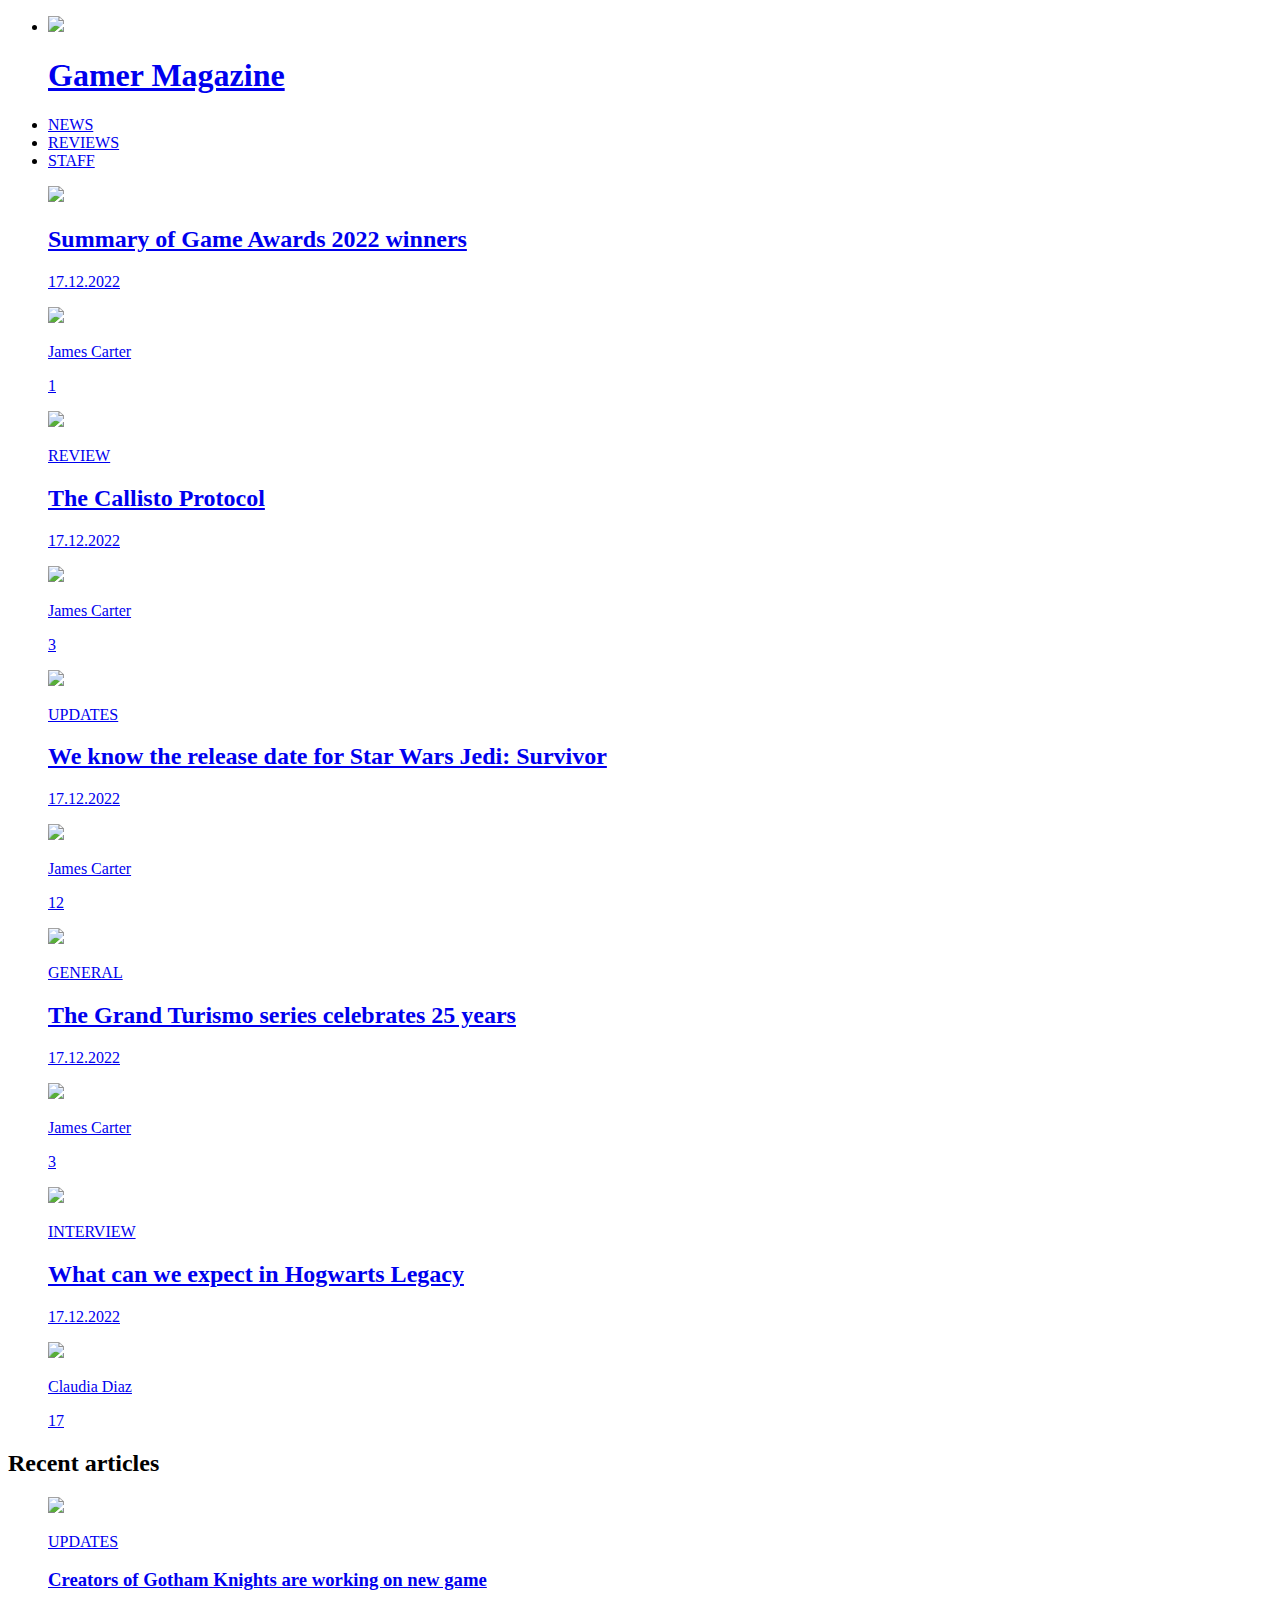
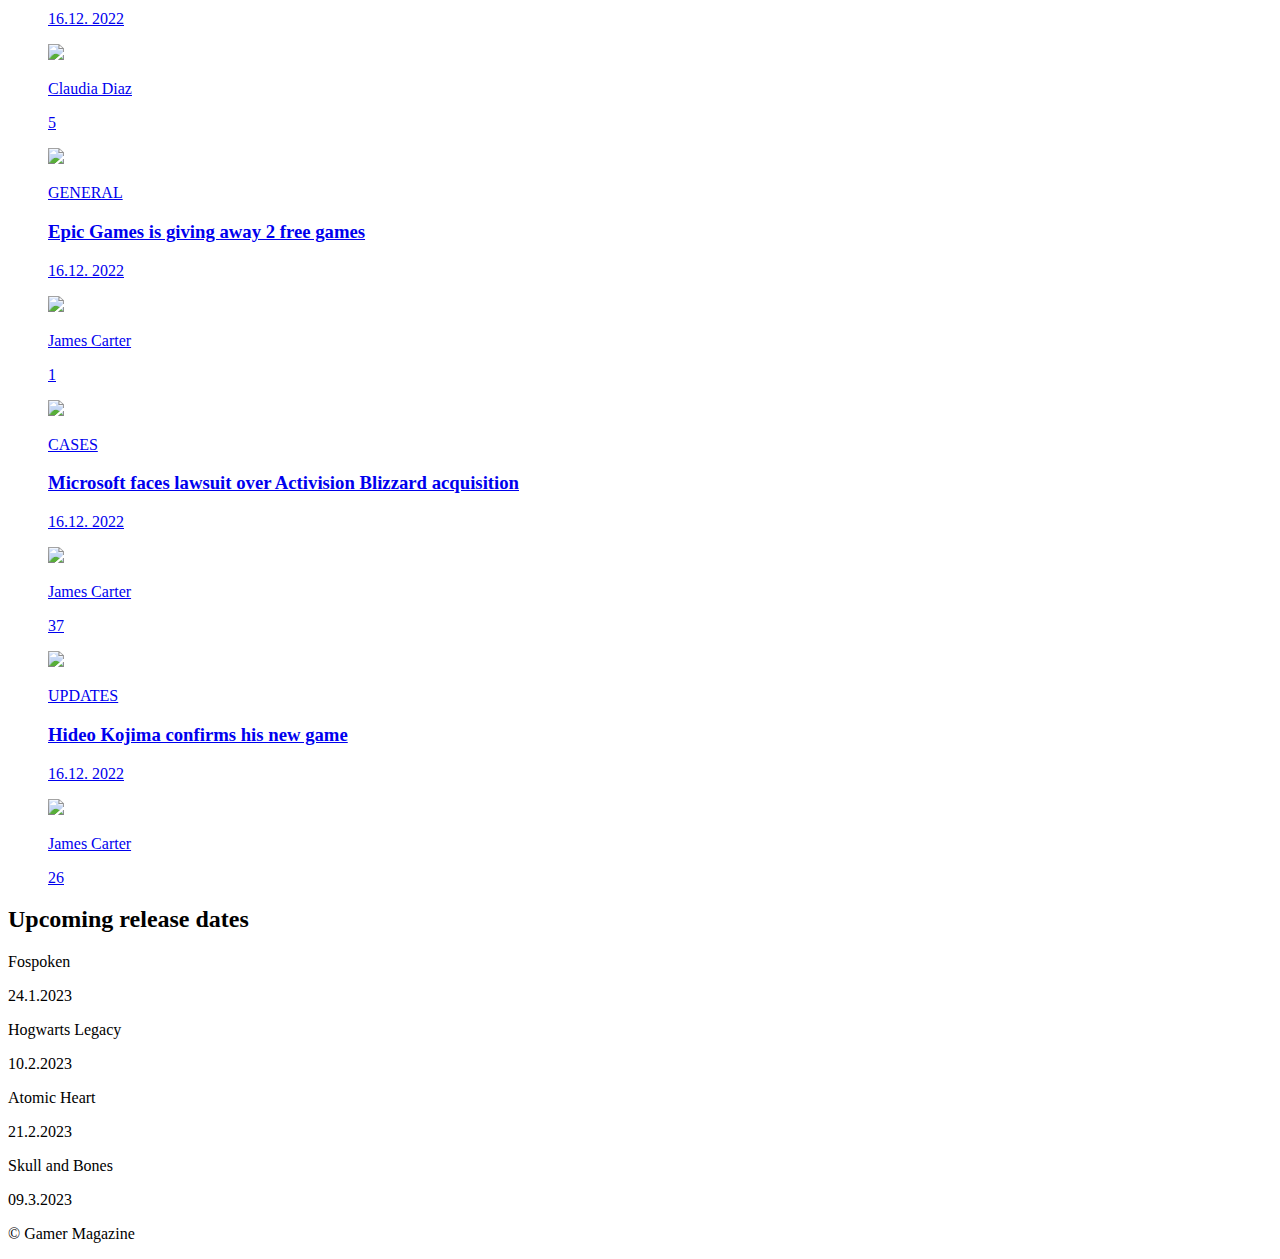
==== index.html @ d1db3c01 "Add files via upload" ====
<!DOCTYPE html>
<html lang="en">
<head>
    <meta charset="UTF-8">
    <meta http-equiv="X-UA-Compatible" content="IE=edge">
    <meta name="viewport" content="width=device-width, initial-scale=1.0">
    <link rel="stylesheet" href="./styles/normalize.css">
    <link rel="stylesheet" href="./styles/layout.css">
    <link rel="stylesheet" href="./styles/icons.css">
    <link rel="preconnect" href="https://fonts.googleapis.com">
    <link rel="preconnect" href="https://fonts.gstatic.com" crossorigin>
    <link href="https://fonts.googleapis.com/css2?family=PT+Sans:ital,wght@0,400;0,700;1,400;1,700&display=swap" rel="stylesheet">
    <script src="https://kit.fontawesome.com/e911d031db.js" crossorigin="anonymous"></script>
    <title>Home | Gamer Magazine</title>
</head>
<body>
    <nav class="nav">
        <ul class="nav-container">
            <li class="nav__img"><a class="title" href="./index.html"><img src="./imgs/gamerMagazineLogo.png"><h1>Gamer Magazine</h1></a></li>
            <li class="nav__link"><a href="./news.html">NEWS</a></li>
            <li class="nav__link"><a href="./reviews.html">REVIEWS</a></li>
            <li class="nav__link"><a href="./staff.html">STAFF</a></li>
        </ul>
    </nav>
    <main class="main-block">
        <header class="new-articles">
                <a class="main-article" href="#">
                    <figure>
                        <img src="./imgs/gameAwards.jpg">
                        <figcaption class="main-article__card">
                            <h2>Summary of Game Awards 2022 winners</h2>
                            <p><i class="fa-solid fa-clock"></i>17.12.2022</p>
                            <div class="article__footer">
                                <div class="article__portrait"><img src="./imgs/portraits/jamesCarter.jpg"></div>
                                <p>James Carter</p>
                                <p><i class="fa-sharp fa-solid fa-comments"></i>1</p>
                            </div>
                        </figcaption>
                    </figure>
                </a>
            <a class="other-article" href="#">
                <figure>
                    <div class="article__image"><img src="./imgs/witcher.png"><p class="tag">REVIEW</p></div>
                    <figcaption class="other-article__info">
                        <h2>The Callisto Protocol</h2>
                        <p><i class="fa-solid fa-clock"></i>17.12.2022</p>
                        <div class="article__footer">
                            <div class="article__portrait"><img src="./imgs/portraits/jamesCarter.jpg"></div>
                            <p>James Carter</p>
                            <p><i class="fa-sharp fa-solid fa-comments"></i>3</p>
                        </div>
                    </figcaption>
                </figure>
            </a>
            <a class="other-article" href="#">
                <figure>
                    <div class="article__image"><img src="./imgs/starWars.jpg"><p class="tag">UPDATES</p></div>
                    <figcaption class="other-article__info">
                        <h2>We know the release date for Star Wars Jedi: Survivor</h2>
                        <p><i class="fa-solid fa-clock"></i>17.12.2022</p>
                        <div class="article__footer">
                            <div class="article__portrait"><img src="./imgs/portraits/jamesCarter.jpg"></div>
                            <p>James Carter</p>
                            <p><i class="fa-sharp fa-solid fa-comments"></i>12</p>
                        </div>
                    </figcaption>
                </figure>
            </a>
            <a class="other-article" href="#">
                <figure>
                    <div class="article__image"><img src="./imgs/grandTurismo.webp"><p class="tag">GENERAL</p></div>
                    <figcaption class="other-article__info">
                        <h2>The Grand Turismo series celebrates 25 years</h2>
                        <p><i class="fa-solid fa-clock"></i>17.12.2022</p>
                        <div class="article__footer">
                            <div class="article__portrait"><img src="./imgs/portraits/jamesCarter.jpg"></div>
                            <p>James Carter</p>
                            <p><i class="fa-sharp fa-solid fa-comments"></i>3</p>
                        </div>
                    </figcaption>
                </figure>
            </a>
            <a class="other-article" href="#">
                <figure>
                    <div class="article__image"><img src="./imgs/hogwartsLegacy.jpg"><p class="tag">INTERVIEW</p></div>
                    <figcaption class="other-article__info">
                        <h2>What can we expect in Hogwarts Legacy</h2>
                        <p><i class="fa-solid fa-clock"></i>17.12.2022</p>
                        <div class="article__footer">
                            <div class="article__portrait"><img src="./imgs/portraits/claudiaDiaz.jpg"></div>
                            <p>Claudia Diaz</p>
                            <p><i class="fa-sharp fa-solid fa-comments"></i>17</p>
                        </div>
                    </figcaption>
                </figure>
            </a>
        </header>
        <div class="container">
            <div class="main-column">
                <h2 class="section-heading">Recent articles</h2>
                <a class="article" href="#">
                    <figure class="article__container">
                        <div class="article__image"><img src="./imgs/gothamKnights.webp"><p class="tag">UPDATES</p></div>
                        <figcaption class="other-article__info">
                            <h3>Creators of Gotham Knights are working on new game</h3>
                            <p><i class="fa-solid fa-clock"></i>16.12. 2022</p>
                            <div class="article__footer">
                                <div class="article__portrait"><img src="./imgs/portraits/claudiaDiaz.jpg"></div>
                                <p>Claudia Diaz</p>
                                <p><i class="fa-sharp fa-solid fa-comments"></i>5</p>
                            </div >
                        </figcaption>
                    </figure>
                </a>
                <a class="article" href="#">
                    <figure class="article__container">
                        <div class="article__image"><img src="./imgs/epicGames.jpg"tag"><p class="tag">GENERAL</p></div>
                        <figcaption class="other-article__info">
                            <h3>Epic Games is giving away 2 free games</h3>
                            <p><i class="fa-solid fa-clock"></i>16.12. 2022</p>
                            <div class="article__footer">
                                <div class="article__portrait"><img src="./imgs/portraits/claudiaDiaz.jpg"></div>
                                <p>James Carter</p>
                                <p><i class="fa-sharp fa-solid fa-comments"></i>1</p>
                            </div >
                        </figcaption>
                    </figure>
                </a>
                <a class="article" href="#">
                    <figure class="article__container">
                        <div class="article__image"><img src="./imgs/microsoftBlizzard.png"><p class="tag">CASES</p></div>
                        <figcaption class="other-article__info">
                            <h3>Microsoft faces lawsuit over Activision Blizzard acquisition</h3>
                            <p><i class="fa-solid fa-clock"></i>16.12. 2022</p>
                            <div class="article__footer">
                                <div class="article__portrait"><img src="./imgs/portraits/claudiaDiaz.jpg"></div>
                                <p>James Carter</p>
                                <p><i class="fa-sharp fa-solid fa-comments"></i>37</p>
                            </div >
                        </figcaption>
                    </figure>
                </a>
                <a class="article" href="#">
                    <figure class="article__container">
                        <div class="article__image"><img src="./imgs/deathStranding.jpg"><p class="tag">UPDATES</p></div>
                        <figcaption class="other-article__info">
                            <h3>Hideo Kojima confirms his new game</h3>
                            <p><i class="fa-solid fa-clock"></i>16.12. 2022</p>
                            <div class="article__footer">
                                <div class="article__portrait"><img src="./imgs/portraits/claudiaDiaz.jpg"></div>
                                <p>James Carter</p>
                                <p><i class="fa-sharp fa-solid fa-comments"></i>26</p>
                            </div >
                        </figcaption>
                    </figure>
                </a>
            </div>
            <div class="secondary-column">
                <h2 class="section-heading">Upcoming release dates</h2>
                <div class="table-rows">
                    <div class="row">
                        <p>Fospoken</p>
                        <p>24.1.2023</p>
                    </div>
                    <div class="row">
                        <p>Hogwarts Legacy</p>
                        <p>10.2.2023</p>
                    </div>
                    <div class="row">
                        <p>Atomic Heart</p>
                        <p>21.2.2023</p>
                    </div>
                    <div class="row">
                        <p>Skull and Bones</p>
                        <p>09.3.2023</p>
                    </div>
                </div>
            </div>
        </div>
    </main>
    <footer class="footer">
        <p>© Gamer Magazine</p>
        <p><a href="#"><i class="fa-brands fa-instagram"></i></a><a href="#"><i class="fa-brands fa-facebook-f"></i></a><a href="#"><i class="fa-brands fa-twitter"></i></a><a href="#"><i class="fa-brands fa-youtube"></i></a></p>
    </footer>
</body>
</html>
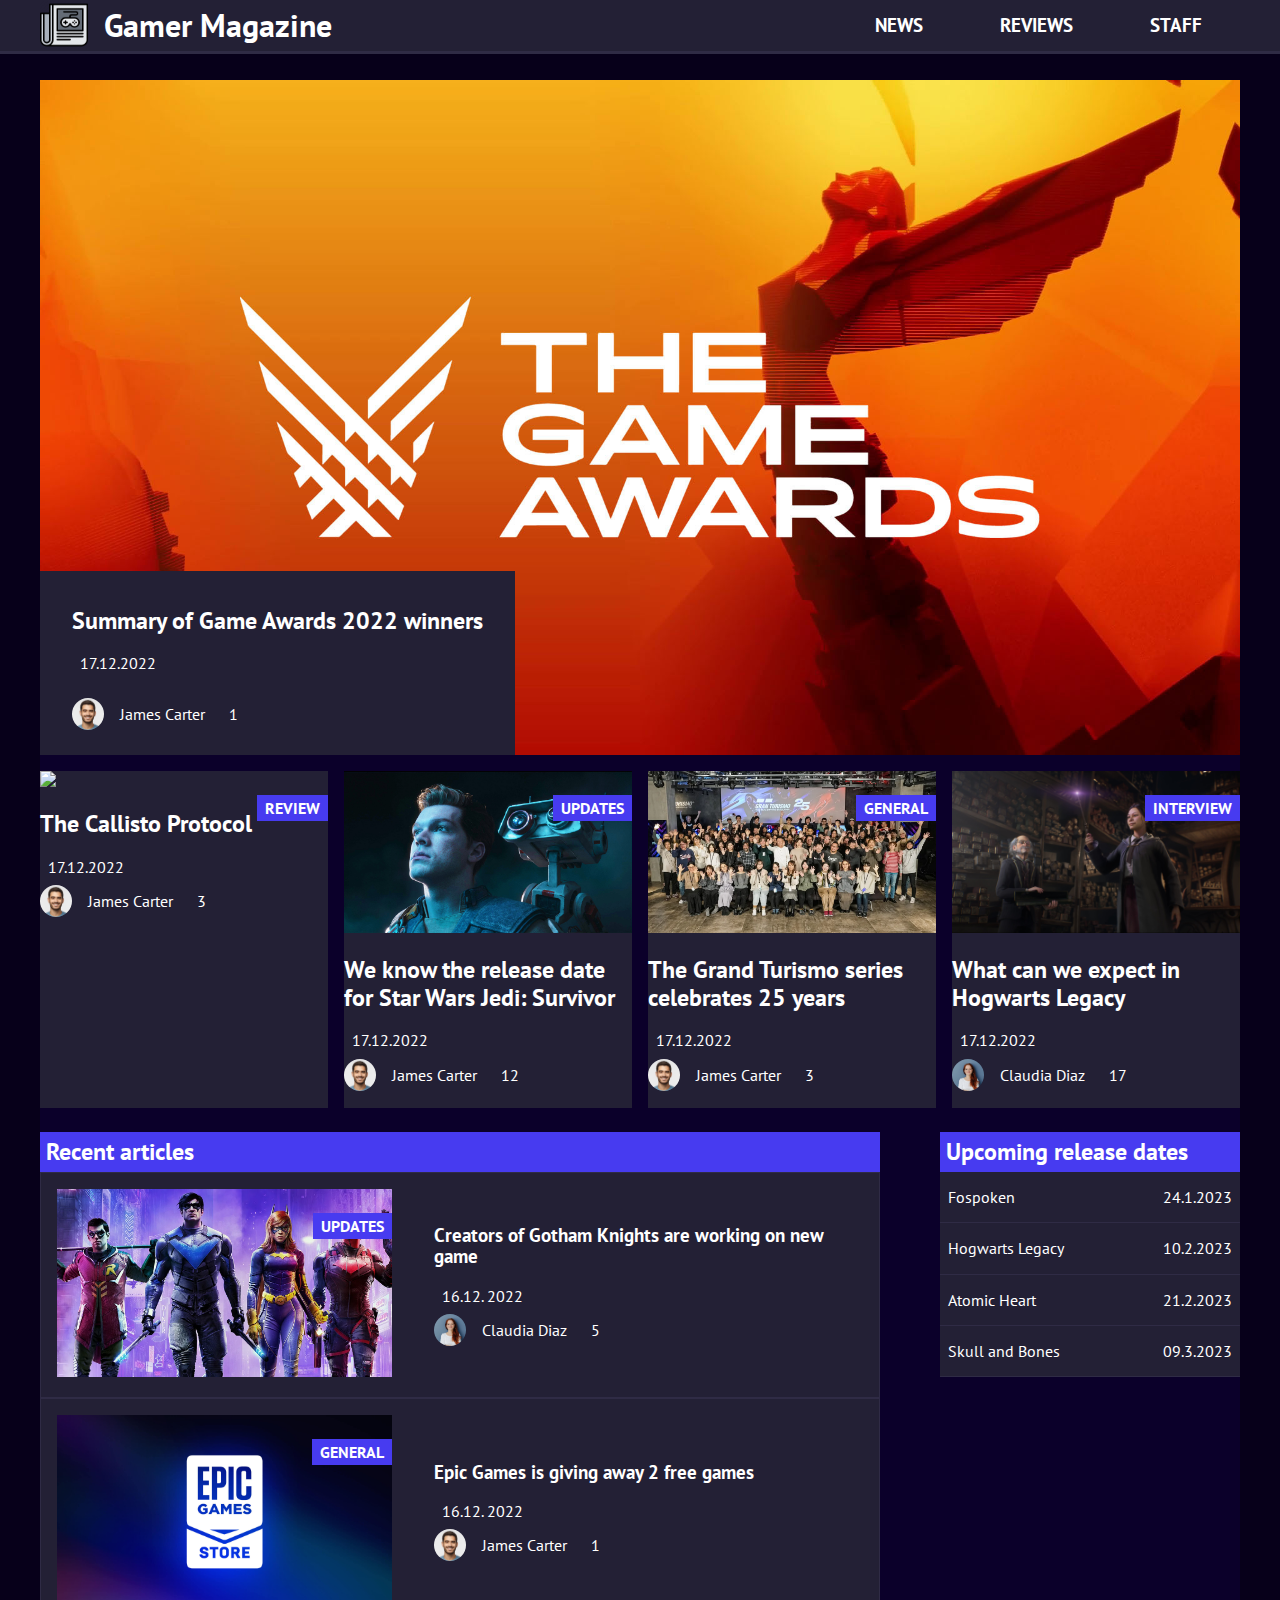
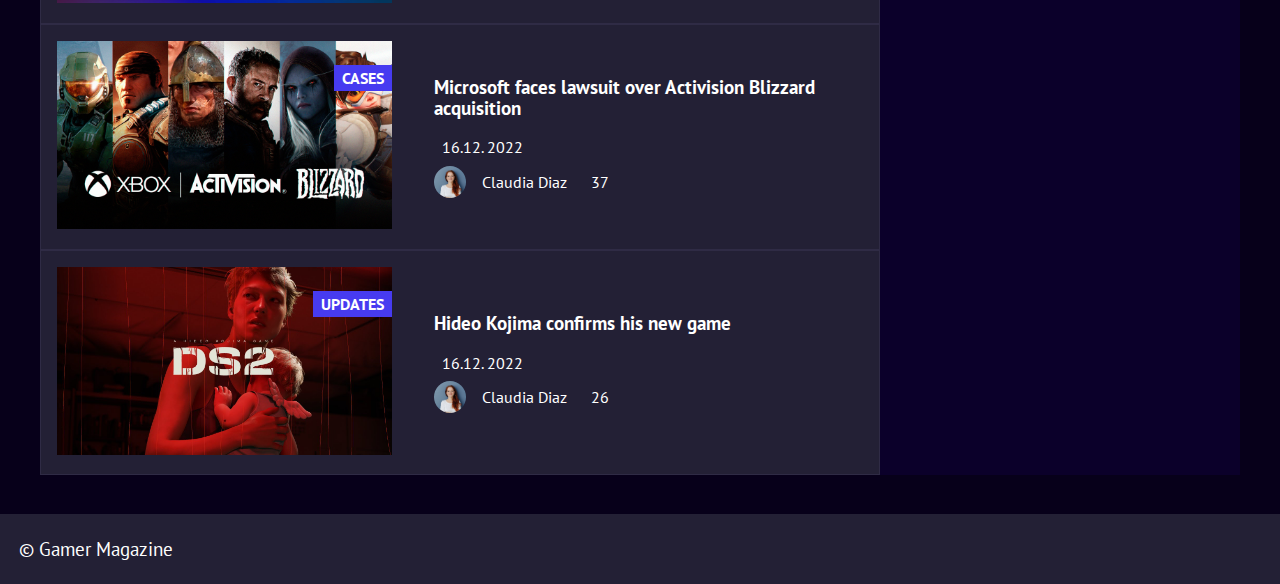
==== commit 6a4a749a: "Add files via upload" ====
--- a/index.html
+++ b/index.html
@@ -119,7 +119,7 @@
                             <h3>Epic Games is giving away 2 free games</h3>
                             <p><i class="fa-solid fa-clock"></i>16.12. 2022</p>
                             <div class="article__footer">
-                                <div class="article__portrait"><img src="./imgs/portraits/claudiaDiaz.jpg"></div>
+                                <div class="article__portrait"><img src="./imgs/portraits/jamesCarter.jpg"></div>
                                 <p>James Carter</p>
                                 <p><i class="fa-sharp fa-solid fa-comments"></i>1</p>
                             </div >
@@ -134,7 +134,7 @@
                             <p><i class="fa-solid fa-clock"></i>16.12. 2022</p>
                             <div class="article__footer">
                                 <div class="article__portrait"><img src="./imgs/portraits/claudiaDiaz.jpg"></div>
-                                <p>James Carter</p>
+                                <p>Claudia Diaz</p>
                                 <p><i class="fa-sharp fa-solid fa-comments"></i>37</p>
                             </div >
                         </figcaption>
@@ -148,7 +148,7 @@
                             <p><i class="fa-solid fa-clock"></i>16.12. 2022</p>
                             <div class="article__footer">
                                 <div class="article__portrait"><img src="./imgs/portraits/claudiaDiaz.jpg"></div>
-                                <p>James Carter</p>
+                                <p>Claudia Diaz</p>
                                 <p><i class="fa-sharp fa-solid fa-comments"></i>26</p>
                             </div >
                         </figcaption>
--- a/styles/layout.css
+++ b/styles/layout.css
@@ -0,0 +1,345 @@
+html {
+    font-family: 'PT Sans', sans-serif;
+    background-color: var(--background-color);
+    color: white;
+}
+
+:root {
+    --background-color: #07001A;
+    --primary-color: #232035;
+    --secondary-color: #473BF0;
+    --border-color: #2f2b45;
+    --hover-color: #1e1a2d;
+    --secondary-text-color: #c3c3c3;
+}
+
+body {
+    margin: 0;
+}
+
+a {
+    color: white;
+}
+
+.main-block {
+    max-width: 1200px;
+    margin: 0 auto;
+    background-color: #0b002a;
+    margin-top: 80px;
+}
+
+.main-block a:hover {
+    background-color: var(--hover-color);
+}
+
+.nav {
+    width: 100%;
+    background-color: var(--primary-color);
+    position: fixed;
+    top: 0;
+    z-index: 1;
+    border-bottom: 3px solid var(--border-color);
+}
+
+.nav-container {
+    max-width: 1200px;
+    margin: 0 auto;
+    display: flex;
+    justify-content: flex-start;
+    align-items: center;
+    padding: 0;
+}
+
+.nav-container > * {
+    list-style-type: none;
+    font-weight: 700;
+    flex-shrink: 1;
+}
+
+.nav__link:hover {
+    background-color: var(--hover-color)
+}
+
+.nav-container a {
+    text-decoration: none;
+    color: white;
+}
+
+.nav__heading {
+    flex-grow: 1;
+}
+
+.nav__img {
+    flex-grow: 1;
+}
+
+.nav__img img {
+    max-width: 3em;
+    max-height: 3em;
+}
+
+.title {
+    display: flex;
+    justify-content: flex-start;
+    align-items: center;
+    padding: 0;
+    gap: 1em;
+}
+
+h1 {
+    margin: 0;
+}
+
+.nav__link a {
+    font-size: 120%;
+    display: block;
+    padding: .75em 2em;
+}
+
+.new-articles {
+    margin-top: 1em;
+    display: grid;
+    grid-template-columns: repeat(4, 1fr);
+    gap: 1em;
+}
+
+.main-article {
+    display: block;
+    width: 100%;
+    margin: 0 auto;
+    position: relative;
+    grid-column: 1 / span 4;
+    grid-row: 1/ span 2;
+}
+
+.main-article > figure {
+    margin: 0;
+}
+
+.main-article__card {
+    position: absolute;
+    left: 0px;
+    bottom: 0px;
+    padding: 1em 2em;
+    background-color: var(--primary-color);
+}
+
+.main-article img {
+    width: 100%;
+    height: 100%;
+    object-fit: cover;
+    display: block;
+}
+
+.article__portrait {
+    width: 2em;
+    height: 2em;
+    border-radius: 50px;
+    overflow: hidden;
+}
+
+.article__portrait img {
+    width: 100%;
+    height: 100%;
+}
+
+.article__footer {
+    display: flex;
+    align-items: center;
+    gap: 1em;
+}
+
+.other-article {
+    width: 100%;
+    margin: 0;
+    background-color: var(--primary-color);
+    text-decoration: none;
+}
+
+.other-article > figure {
+    margin: 0;
+}
+
+.other-article img {
+    width: 100%;
+}
+
+.other-article__info {
+    flex-basis: 50%;
+    padding-bottom: 1em;
+}
+
+.other-article__info p {
+    margin-top: .5em;
+    margin-bottom: .5em;
+}
+
+.body {
+    display: grid;
+    grid-template-columns: 2.5fr 1fr;
+    column-gap: 2em;
+}
+
+.article {
+    display: block;
+    margin: 0;
+    background-color: var(--primary-color);
+    text-decoration: none;
+    border: 1px solid var(--border-color);
+}
+
+.article__container {
+    display: flex;
+    justify-items: flex-start;
+    align-items: center;
+    margin: 0;
+    position: relative;
+    gap: 5%;
+}
+
+.article .article__image {
+    flex-basis: 40%;
+    margin-left: 1em;
+    margin-top: 1em;
+    margin-bottom: 1em;
+}
+
+.article img {
+    width: 100%;
+}
+
+.article h2 {
+    margin-top: 0;
+}
+
+.table-rows {
+    background-color: var(--primary-color);
+}
+
+.row {
+    display: flex;  
+    justify-content: space-between;
+    align-items: center;
+    border-bottom: 1px solid var(--border-color);
+    padding: 0 .5em 0 .5em;
+    text-decoration: none;
+}
+
+.section-heading {
+    background-color: var(--secondary-color);
+    margin: 1em 0 0 0;
+    padding: .25em 0 .25em .25em;
+}
+
+.container {
+    display: flex;
+    justify-content: space-between;
+    align-items: flex-start;
+    gap: 5%;
+}
+
+.main-column {
+    width: 70%;
+}
+
+.secondary-column {
+    width: 25%;
+}
+
+.categories a {
+    background-color: var(--primary-color);
+    border-bottom: 1px solid var(--border-color);
+    margin: 0;
+    padding: .5em 0 .5em 1em;
+    display: block;
+    text-decoration: none;
+}
+
+.no-margin {
+    margin: 0;
+}
+
+.review-value {
+    display: flex;
+    position: absolute;
+    width: 50px;
+    height: 50px;
+    background-color: var(--secondary-color);
+    right: 0;
+    bottom: 0;
+    font-weight: 700;
+    font-size: 120%;
+    justify-content: center;
+    align-items: center;
+}
+
+.row__review-value {
+    display: flex;
+    width: 30px;
+    height: 30px;
+    justify-content: center;
+    align-items: center;
+    background-color: var(--secondary-color);
+}
+
+.employee-block {
+    padding: 1em;
+    background-color: var(--primary-color);
+    margin-bottom: 1em;
+}
+
+.employee-block__header {
+    display: flex;
+    align-items: center;
+    gap: 1em;
+}
+
+.employee-block__img {
+    width: 5em;
+    height: 5em;
+    border-radius: 50px;
+    overflow: hidden;
+}
+
+.employee-block__name {
+    margin: 0;
+}
+
+.employee-block__position {
+    color: var(--secondary-text-color);
+    margin: 0;
+}
+
+.employee-block__img img {
+    width: 100%;
+    height: 100%;
+    object-fit: cover;
+}
+
+.employee-block__info {
+    margin: 1em 0 0 0;
+}
+
+.footer {
+    display: flex;
+    justify-content: space-between;
+    align-items: center;
+    padding: .25em 1em;
+    background-color: var(--primary-color);
+    margin-top: 2em;
+    font-size: 120%;
+}
+
+.article__image {
+    position: relative;
+}
+
+.tag {
+    position: absolute;
+    padding: .25em .5em;
+    margin-top: 1.5em;
+    top: 0px;
+    right: 0px;
+    background-color: var(--secondary-color);
+    font-weight: 700;
+}
--- a/styles/icons.css
+++ b/styles/icons.css
@@ -0,0 +1,11 @@
+.fa-comments {
+    padding-right: .5em;
+}
+
+.fa-clock {
+    padding-right: .5em;
+}
+
+.footer .fa-brands {
+    padding: 0 .5em;
+}